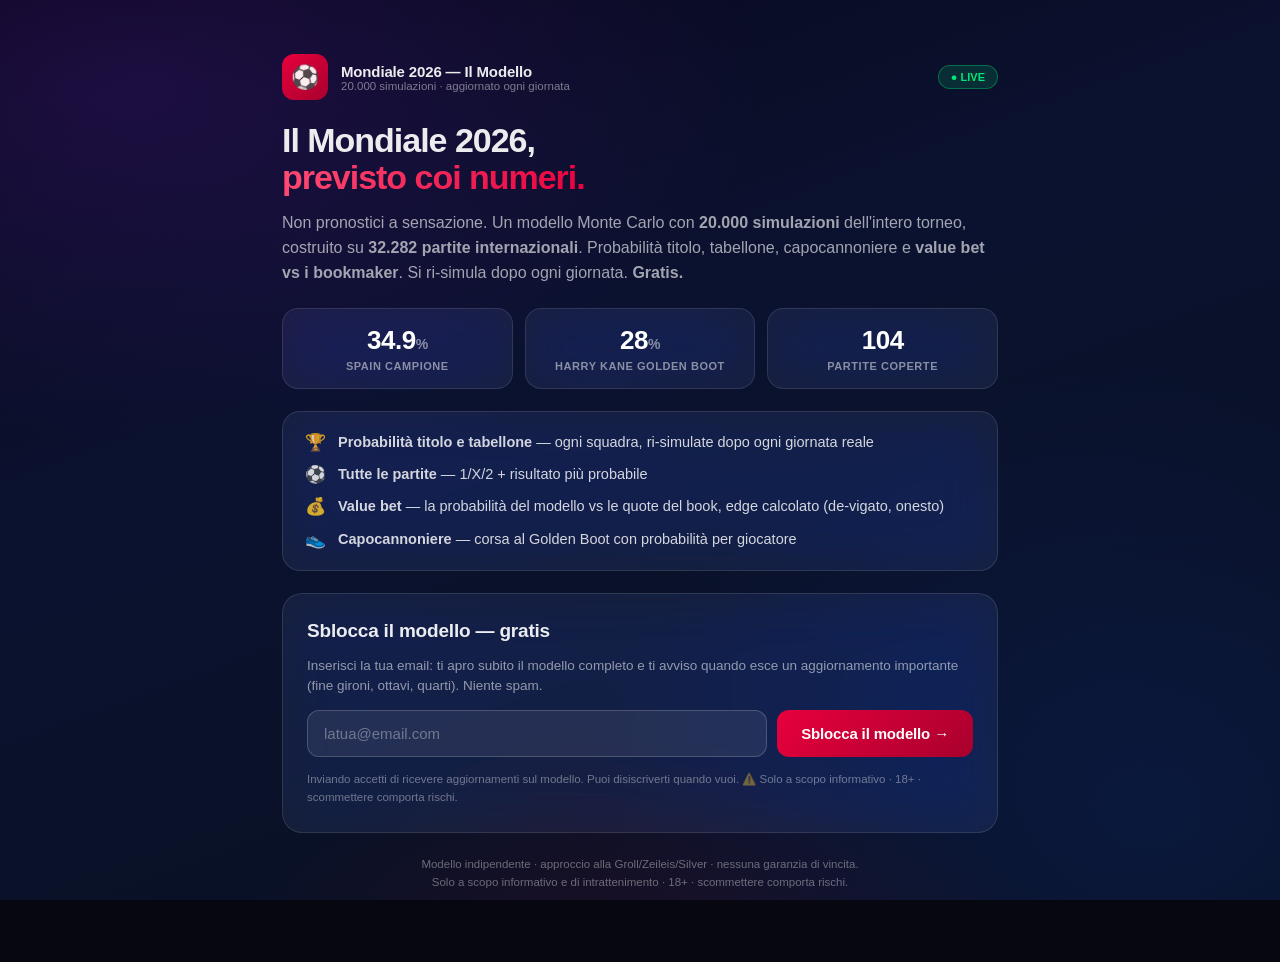
==== site/index.html @ cc08ef78 "Mondiale 2026 — modello + sito + auto-update" ====
<!DOCTYPE html>
<html lang="it">
<head>
<meta charset="UTF-8">
<meta name="viewport" content="width=device-width, initial-scale=1.0">
<title>Mondiale 2026 — Il Modello | 20.000 simulazioni, aggiornato ogni giornata</title>
<meta name="description" content="Modello probabilistico del Mondiale 2026: 20.000 simulazioni Monte Carlo, tutte le partite, value bet vs i bookmaker. Gratis, aggiornato dopo ogni giornata.">
<meta property="og:title" content="Mondiale 2026 — Il Modello (20.000 simulazioni)">
<meta property="og:description" content="Probabilità titolo, tabellone, capocannoniere e value bet. Aggiornato ogni giornata. Gratis per gli iscritti.">
<meta property="og:type" content="website">
<style>
*{box-sizing:border-box;margin:0;padding:0}
body{font-family:-apple-system,BlinkMacSystemFont,'Inter',sans-serif;color:rgba(255,255,255,.92);min-height:100vh;background:#070712;-webkit-font-smoothing:antialiased}
.bg{position:fixed;inset:0;z-index:-1;background:
 radial-gradient(ellipse 90% 70% at 10% 10%,rgba(110,30,200,.20)0,transparent 55%),
 radial-gradient(ellipse 80% 90% at 90% 90%,rgba(20,70,220,.15)0,transparent 55%),
 radial-gradient(ellipse 60% 50% at 50% 110%,rgba(220,0,60,.10)0,transparent 55%),
 linear-gradient(160deg,#08071a 0,#0b1230 40%,#08101e 100%)}
.glass{background:rgba(255,255,255,.06);backdrop-filter:blur(28px) saturate(180%);-webkit-backdrop-filter:blur(28px) saturate(180%);border:1px solid rgba(255,255,255,.11)}
.wrap{max-width:760px;margin:0 auto;padding:54px 22px 70px;display:flex;flex-direction:column;gap:22px}
.brand{display:flex;align-items:center;gap:13px}
.logo{width:46px;height:46px;border-radius:12px;background:linear-gradient(135deg,#E8003D,#A8002D);display:flex;align-items:center;justify-content:center;font-size:23px}
.brand .nm{font-size:15px;font-weight:800;letter-spacing:-.01em}
.brand .sb{font-size:11.5px;color:rgba(255,255,255,.45)}
.badge{margin-left:auto;font-size:11px;padding:5px 12px;border-radius:20px;background:rgba(0,230,118,.14);border:1px solid rgba(0,230,118,.35);color:#00E676;font-weight:700}
h1{font-size:34px;font-weight:850;letter-spacing:-.03em;line-height:1.08}
h1 .hl{background:linear-gradient(120deg,#FF4D75,#E8003D);-webkit-background-clip:text;background-clip:text;-webkit-text-fill-color:transparent}
.lead{font-size:16px;color:rgba(255,255,255,.62);line-height:1.55;margin-top:-6px}
.teasers{display:grid;grid-template-columns:repeat(3,1fr);gap:12px}
.tz{border-radius:16px;padding:16px 14px;text-align:center}
.tz .v{font-size:26px;font-weight:850;color:#fff;letter-spacing:-.02em}
.tz .v .s{font-size:14px;color:rgba(255,255,255,.5);font-weight:700}
.tz .k{font-size:11px;color:rgba(255,255,255,.5);margin-top:4px;text-transform:uppercase;letter-spacing:.05em;font-weight:700}
.feat{display:flex;flex-direction:column;gap:11px;border-radius:18px;padding:20px 22px}
.feat .row{display:flex;align-items:flex-start;gap:12px;font-size:14.5px;color:rgba(255,255,255,.82);line-height:1.4}
.feat .row .ic{font-size:17px;line-height:1.25}
.gate{border-radius:20px;padding:26px 24px;display:flex;flex-direction:column;gap:14px}
.gate h2{font-size:19px;font-weight:800;letter-spacing:-.01em}
.gate p{font-size:13.5px;color:rgba(255,255,255,.55);line-height:1.5}
.form{display:flex;gap:10px;flex-wrap:wrap}
.form input{flex:1;min-width:220px;background:rgba(255,255,255,.08);border:1px solid rgba(255,255,255,.18);border-radius:12px;padding:14px 16px;color:#fff;font-size:15px;font-family:inherit;outline:none}
.form input:focus{border-color:rgba(0,230,118,.55)}
.form input::placeholder{color:rgba(255,255,255,.35)}
.cta{background:linear-gradient(135deg,#E8003D,#A8002D);border:none;border-radius:12px;padding:14px 24px;color:#fff;font-size:15px;font-weight:800;cursor:pointer;letter-spacing:-.01em;transition:transform .12s,filter .12s}
.cta:hover{filter:brightness(1.08)}.cta:active{transform:scale(.98)}.cta:disabled{opacity:.6;cursor:wait}
.consent{font-size:11.5px;color:rgba(255,255,255,.4);line-height:1.5}
.consent a{color:rgba(255,255,255,.6)}
.err{font-size:13px;color:#FF6B81;font-weight:600;display:none}
.unlocked{display:none;flex-direction:column;gap:12px}
.bigbtns{display:grid;grid-template-columns:1fr 1fr;gap:12px}
.bb{display:block;text-decoration:none;border-radius:16px;padding:20px 18px;color:#fff;transition:transform .12s,background .15s}
.bb:hover{transform:translateY(-2px)}
.bb .t{font-size:16px;font-weight:800}.bb .d{font-size:12px;color:rgba(255,255,255,.5);margin-top:3px}
.bb.a{background:rgba(59,130,246,.16);border:1px solid rgba(59,130,246,.4)}
.bb.b{background:rgba(0,230,118,.12);border:1px solid rgba(0,230,118,.35)}
.foot{font-size:11.5px;color:rgba(255,255,255,.38);line-height:1.6;text-align:center;padding:0 10px}
@media(max-width:560px){h1{font-size:27px}.teasers{grid-template-columns:1fr 1fr}.bigbtns{grid-template-columns:1fr}}
</style>
</head>
<body>
<div class="bg"></div>
<div class="wrap">

  <div class="brand">
    <div class="logo">⚽</div>
    <div><div class="nm">Mondiale 2026 — Il Modello</div>
      <div class="sb">20.000 simulazioni · aggiornato ogni giornata</div></div>
    <div class="badge">● LIVE</div>
  </div>

  <h1>Il Mondiale 2026,<br><span class="hl">previsto coi numeri.</span></h1>
  <p class="lead">Non pronostici a sensazione. Un modello Monte Carlo con <b>20.000 simulazioni</b> dell'intero torneo, costruito su <b>32.282 partite internazionali</b>. Probabilità titolo, tabellone, capocannoniere e <b>value bet vs i bookmaker</b>. Si ri-simula dopo ogni giornata. <b>Gratis.</b></p>

  <div class="teasers">
    <div class="tz glass"><div class="v" id="t1">—</div><div class="k" id="t1k">Favorita</div></div>
    <div class="tz glass"><div class="v" id="t2">—</div><div class="k" id="t2k">Capocannoniere</div></div>
    <div class="tz glass"><div class="v">104</div><div class="k">Partite coperte</div></div>
  </div>

  <div class="feat glass">
    <div class="row"><span class="ic">🏆</span><span><b>Probabilità titolo e tabellone</b> — ogni squadra, ri-simulate dopo ogni giornata reale</span></div>
    <div class="row"><span class="ic">⚽</span><span><b>Tutte le partite</b> — 1/X/2 + risultato più probabile</span></div>
    <div class="row"><span class="ic">💰</span><span><b>Value bet</b> — la probabilità del modello vs le quote del book, edge calcolato (de-vigato, onesto)</span></div>
    <div class="row"><span class="ic">👟</span><span><b>Capocannoniere</b> — corsa al Golden Boot con probabilità per giocatore</span></div>
  </div>

  <div class="gate glass" id="gate">
    <h2>Sblocca il modello — gratis</h2>
    <p>Inserisci la tua email: ti apro subito il modello completo e ti avviso quando esce un aggiornamento importante (fine gironi, ottavi, quarti). Niente spam.</p>
    <div class="form">
      <input type="email" id="email" placeholder="latua@email.com" autocomplete="email" inputmode="email">
      <button class="cta" id="go">Sblocca il modello →</button>
    </div>
    <div class="err" id="err">Inserisci un'email valida.</div>
    <div class="consent">Inviando accetti di ricevere aggiornamenti sul modello. Puoi disiscriverti quando vuoi. ⚠️ Solo a scopo informativo · 18+ · scommettere comporta rischi.</div>
  </div>

  <div class="unlocked glass" id="unlocked" style="border-radius:20px;padding:24px">
    <h2 style="font-size:19px;font-weight:800">✅ Accesso sbloccato — buon Mondiale</h2>
    <div class="bigbtns">
      <a class="bb a" href="dashboard.html"><div class="t">🏆 Modello & Antepost →</div><div class="d">Titolo, gironi, tabellone, capocannoniere</div></a>
      <a class="bb b" href="betting.html"><div class="t">💰 Value Bet partite →</div><div class="d">Tutte le partite, quote fair, edge vs book</div></a>
    </div>
  </div>

  <div class="foot">Modello indipendente · approccio alla Groll/Zeileis/Silver · nessuna garanzia di vincita.<br>Solo a scopo informativo e di intrattenimento · 18+ · scommettere comporta rischi.</div>

</div>

<script src="dashboard_data.js"></script>
<script>
// ====== CONFIG: incolla qui l'URL della tua Web App Google Apps Script ======
const APPS_SCRIPT_URL = "PASTE_APPS_SCRIPT_URL_HERE";
// ============================================================================
const UNLOCK_KEY = 'wc26_unlocked';

// teaser live dal modello
try{
  const D=window.WC;
  if(D&&D.teams&&D.teams.length){
    const top=[...D.teams].sort((a,b)=>b.p_win-a.p_win)[0];
    document.getElementById('t1').innerHTML=top.p_win.toFixed(1)+'<span class="s">%</span>';
    document.getElementById('t1k').textContent=top.team+' campione';
  }
  if(D&&D.scorers&&D.scorers.length){
    const gb=[...D.scorers].sort((a,b)=>b.p_gb-a.p_gb)[0];
    document.getElementById('t2').innerHTML=gb.p_gb.toFixed(0)+'<span class="s">%</span>';
    document.getElementById('t2k').textContent=gb.player.replace(' (captain)','')+' Golden Boot';
  }
}catch(e){}

const gate=document.getElementById('gate'), unlocked=document.getElementById('unlocked');
function showUnlocked(){gate.style.display='none';unlocked.style.display='flex';}
if(localStorage.getItem(UNLOCK_KEY)==='1') showUnlocked();

const go=document.getElementById('go'), email=document.getElementById('email'), err=document.getElementById('err');
function valid(e){return /^[^\s@]+@[^\s@]+\.[^\s@]+$/.test(e);}
async function submit(){
  const e=email.value.trim();
  if(!valid(e)){err.style.display='block';return;}
  err.style.display='none'; go.disabled=true; go.textContent='Sblocco…';
  try{
    if(APPS_SCRIPT_URL && !APPS_SCRIPT_URL.startsWith('PASTE')){
      const body=new URLSearchParams({email:e, src:'wc26'});
      await fetch(APPS_SCRIPT_URL,{method:'POST',mode:'no-cors',body});
    }
  }catch(_){}
  localStorage.setItem(UNLOCK_KEY,'1');
  go.disabled=false; go.textContent='Sblocca il modello →';
  showUnlocked();
  unlocked.scrollIntoView({behavior:'smooth',block:'center'});
}
go.onclick=submit;
email.addEventListener('keydown',ev=>{if(ev.key==='Enter')submit();});
</script>
</body>
</html>
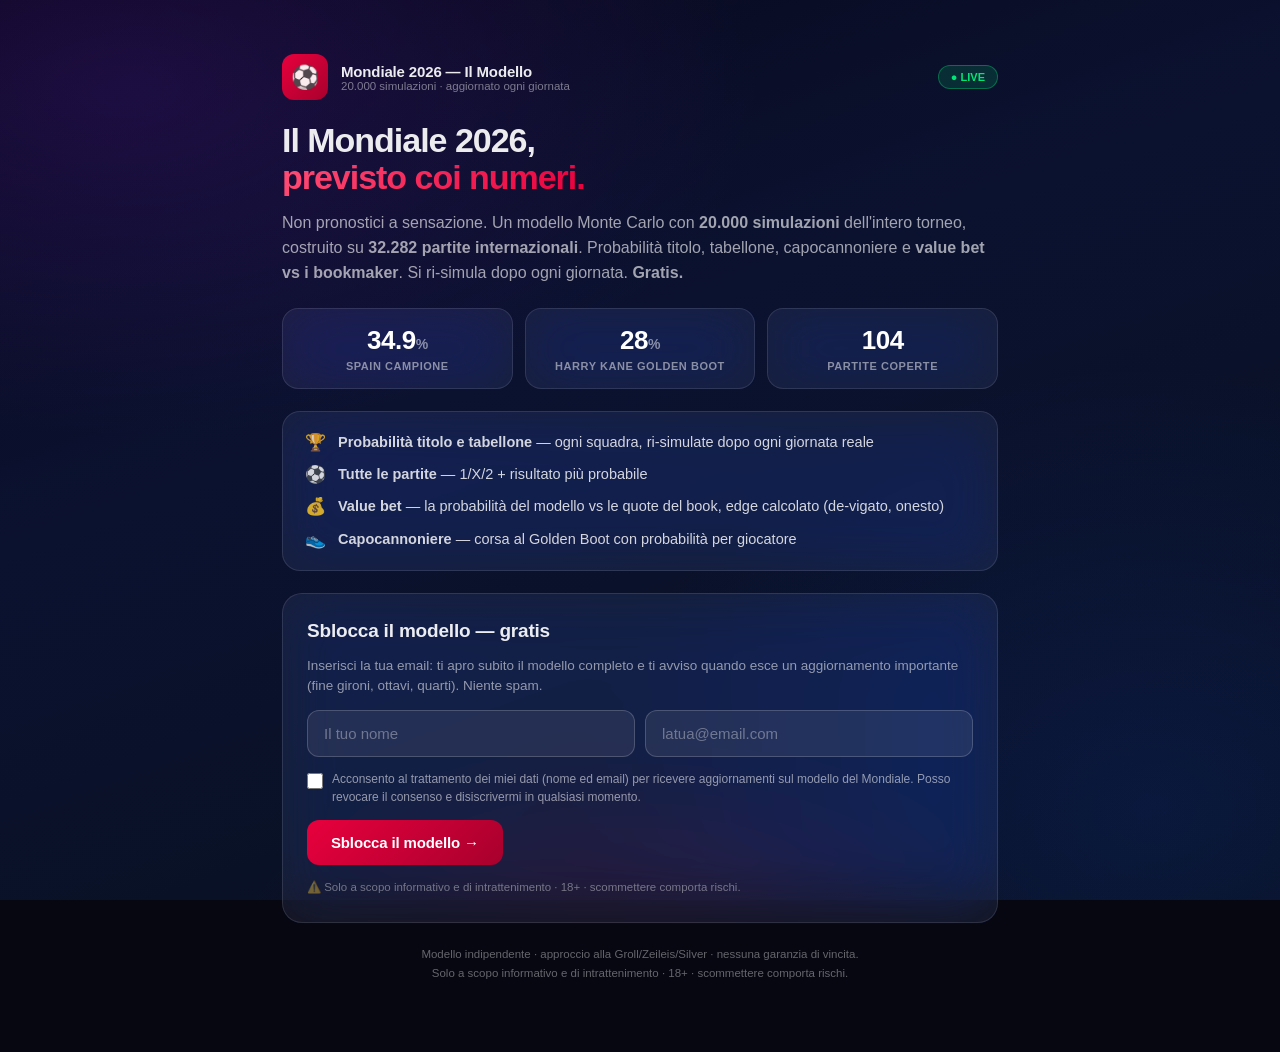
==== commit a9c714cb: "Gate: aggiunto campo Nome + consenso GDPR; Apps Script salva nome+consenso" ====
--- a/site/index.html
+++ b/site/index.html
@@ -45,6 +45,8 @@
 .cta:hover{filter:brightness(1.08)}.cta:active{transform:scale(.98)}.cta:disabled{opacity:.6;cursor:wait}
 .consent{font-size:11.5px;color:rgba(255,255,255,.4);line-height:1.5}
 .consent a{color:rgba(255,255,255,.6)}
+.check{display:flex;align-items:flex-start;gap:9px;font-size:12px;color:rgba(255,255,255,.55);line-height:1.45;cursor:pointer}
+.check input{margin-top:2px;width:16px;height:16px;accent-color:#E8003D;flex-shrink:0;cursor:pointer}
 .err{font-size:13px;color:#FF6B81;font-weight:600;display:none}
 .unlocked{display:none;flex-direction:column;gap:12px}
 .bigbtns{display:grid;grid-template-columns:1fr 1fr;gap:12px}
@@ -88,11 +90,13 @@
     <h2>Sblocca il modello — gratis</h2>
     <p>Inserisci la tua email: ti apro subito il modello completo e ti avviso quando esce un aggiornamento importante (fine gironi, ottavi, quarti). Niente spam.</p>
     <div class="form">
+      <input type="text" id="name" placeholder="Il tuo nome" autocomplete="given-name">
       <input type="email" id="email" placeholder="latua@email.com" autocomplete="email" inputmode="email">
-      <button class="cta" id="go">Sblocca il modello →</button>
     </div>
-    <div class="err" id="err">Inserisci un'email valida.</div>
-    <div class="consent">Inviando accetti di ricevere aggiornamenti sul modello. Puoi disiscriverti quando vuoi. ⚠️ Solo a scopo informativo · 18+ · scommettere comporta rischi.</div>
+    <label class="check"><input type="checkbox" id="consent"><span>Acconsento al trattamento dei miei dati (nome ed email) per ricevere aggiornamenti sul modello del Mondiale. Posso revocare il consenso e disiscrivermi in qualsiasi momento.</span></label>
+    <button class="cta" id="go" style="align-self:flex-start">Sblocca il modello →</button>
+    <div class="err" id="err">Compila nome, email valida e spunta il consenso.</div>
+    <div class="consent">⚠️ Solo a scopo informativo e di intrattenimento · 18+ · scommettere comporta rischi.</div>
   </div>
 
   <div class="unlocked glass" id="unlocked" style="border-radius:20px;padding:24px">
@@ -133,15 +137,17 @@
 function showUnlocked(){gate.style.display='none';unlocked.style.display='flex';}
 if(localStorage.getItem(UNLOCK_KEY)==='1') showUnlocked();
 
-const go=document.getElementById('go'), email=document.getElementById('email'), err=document.getElementById('err');
+const go=document.getElementById('go'), name=document.getElementById('name'),
+      email=document.getElementById('email'), consent=document.getElementById('consent'),
+      err=document.getElementById('err');
 function valid(e){return /^[^\s@]+@[^\s@]+\.[^\s@]+$/.test(e);}
 async function submit(){
-  const e=email.value.trim();
-  if(!valid(e)){err.style.display='block';return;}
+  const n=name.value.trim(), e=email.value.trim();
+  if(n.length<2 || !valid(e) || !consent.checked){err.style.display='block';return;}
   err.style.display='none'; go.disabled=true; go.textContent='Sblocco…';
   try{
     if(APPS_SCRIPT_URL && !APPS_SCRIPT_URL.startsWith('PASTE')){
-      const body=new URLSearchParams({email:e, src:'wc26'});
+      const body=new URLSearchParams({name:n, email:e, consent:'true', src:'wc26'});
       await fetch(APPS_SCRIPT_URL,{method:'POST',mode:'no-cors',body});
     }
   }catch(_){}
@@ -151,7 +157,7 @@
   unlocked.scrollIntoView({behavior:'smooth',block:'center'});
 }
 go.onclick=submit;
-email.addEventListener('keydown',ev=>{if(ev.key==='Enter')submit();});
+[name,email].forEach(el=>el.addEventListener('keydown',ev=>{if(ev.key==='Enter')submit();}));
 </script>
 </body>
 </html>
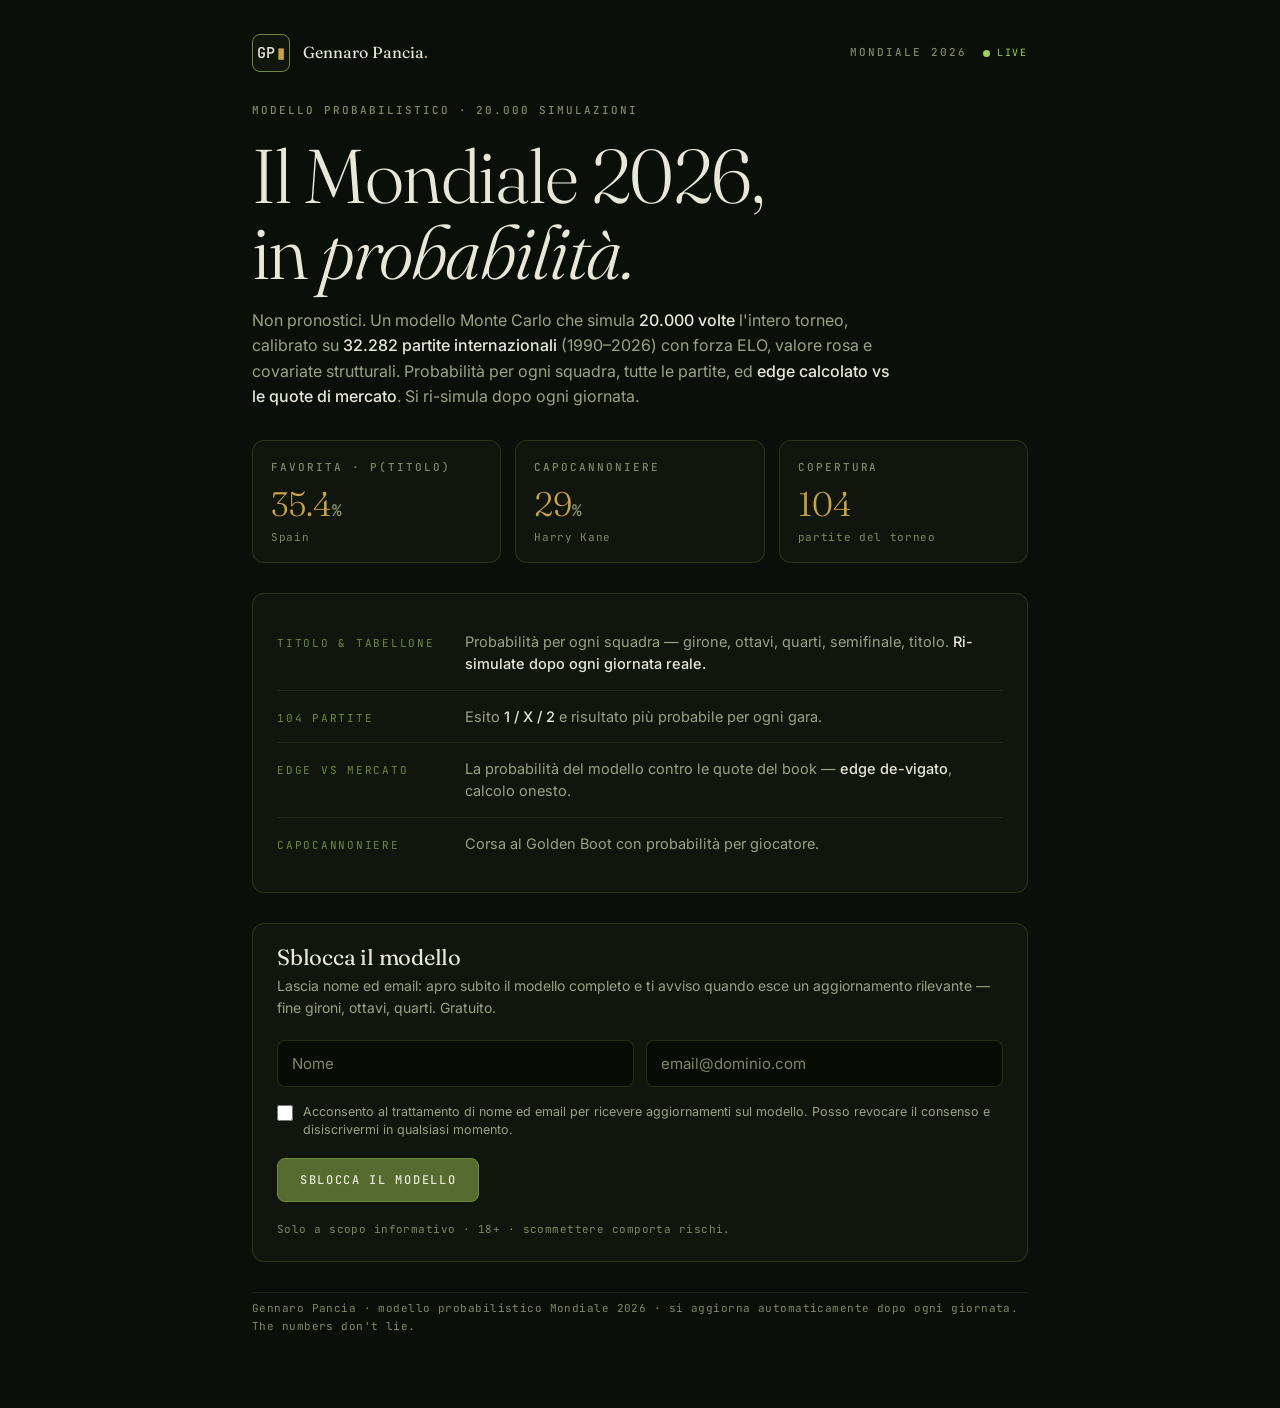
==== commit ca5a56e2: "Brand redesign: landing su identity Gennaro Pancia (Obsidian/Oliva/Ottone, Fraunces/Inter/Mono)" ====
--- a/site/index.html
+++ b/site/index.html
@@ -3,119 +3,120 @@
 <head>
 <meta charset="UTF-8">
 <meta name="viewport" content="width=device-width, initial-scale=1.0">
-<title>Mondiale 2026 — Il Modello | 20.000 simulazioni, aggiornato ogni giornata</title>
-<meta name="description" content="Modello probabilistico del Mondiale 2026: 20.000 simulazioni Monte Carlo, tutte le partite, value bet vs i bookmaker. Gratis, aggiornato dopo ogni giornata.">
-<meta property="og:title" content="Mondiale 2026 — Il Modello (20.000 simulazioni)">
-<meta property="og:description" content="Probabilità titolo, tabellone, capocannoniere e value bet. Aggiornato ogni giornata. Gratis per gli iscritti.">
+<title>Mondiale 2026 — Il Modello · Gennaro Pancia</title>
+<meta name="description" content="Modello probabilistico del Mondiale 2026: 20.000 simulazioni Monte Carlo, tutte le partite, edge vs le quote di mercato. Calibrato su 32.282 partite internazionali. Si ri-simula dopo ogni giornata.">
+<meta property="og:title" content="Mondiale 2026 — Il Modello">
+<meta property="og:description" content="20.000 simulazioni. Probabilità titolo, tabellone, capocannoniere ed edge vs il mercato. Si aggiorna dopo ogni giornata.">
 <meta property="og:type" content="website">
+<link rel="preconnect" href="https://fonts.googleapis.com">
+<link rel="preconnect" href="https://fonts.gstatic.com" crossorigin>
+<link href="https://fonts.googleapis.com/css2?family=Fraunces:ital,opsz,wght@0,9..144,300;0,9..144,400;1,9..144,300&family=Inter:wght@400;500&family=JetBrains+Mono:wght@400;500&display=swap" rel="stylesheet">
+<link href="brand.css" rel="stylesheet">
 <style>
-*{box-sizing:border-box;margin:0;padding:0}
-body{font-family:-apple-system,BlinkMacSystemFont,'Inter',sans-serif;color:rgba(255,255,255,.92);min-height:100vh;background:#070712;-webkit-font-smoothing:antialiased}
-.bg{position:fixed;inset:0;z-index:-1;background:
- radial-gradient(ellipse 90% 70% at 10% 10%,rgba(110,30,200,.20)0,transparent 55%),
- radial-gradient(ellipse 80% 90% at 90% 90%,rgba(20,70,220,.15)0,transparent 55%),
- radial-gradient(ellipse 60% 50% at 50% 110%,rgba(220,0,60,.10)0,transparent 55%),
- linear-gradient(160deg,#08071a 0,#0b1230 40%,#08101e 100%)}
-.glass{background:rgba(255,255,255,.06);backdrop-filter:blur(28px) saturate(180%);-webkit-backdrop-filter:blur(28px) saturate(180%);border:1px solid rgba(255,255,255,.11)}
-.wrap{max-width:760px;margin:0 auto;padding:54px 22px 70px;display:flex;flex-direction:column;gap:22px}
-.brand{display:flex;align-items:center;gap:13px}
-.logo{width:46px;height:46px;border-radius:12px;background:linear-gradient(135deg,#E8003D,#A8002D);display:flex;align-items:center;justify-content:center;font-size:23px}
-.brand .nm{font-size:15px;font-weight:800;letter-spacing:-.01em}
-.brand .sb{font-size:11.5px;color:rgba(255,255,255,.45)}
-.badge{margin-left:auto;font-size:11px;padding:5px 12px;border-radius:20px;background:rgba(0,230,118,.14);border:1px solid rgba(0,230,118,.35);color:#00E676;font-weight:700}
-h1{font-size:34px;font-weight:850;letter-spacing:-.03em;line-height:1.08}
-h1 .hl{background:linear-gradient(120deg,#FF4D75,#E8003D);-webkit-background-clip:text;background-clip:text;-webkit-text-fill-color:transparent}
-.lead{font-size:16px;color:rgba(255,255,255,.62);line-height:1.55;margin-top:-6px}
-.teasers{display:grid;grid-template-columns:repeat(3,1fr);gap:12px}
-.tz{border-radius:16px;padding:16px 14px;text-align:center}
-.tz .v{font-size:26px;font-weight:850;color:#fff;letter-spacing:-.02em}
-.tz .v .s{font-size:14px;color:rgba(255,255,255,.5);font-weight:700}
-.tz .k{font-size:11px;color:rgba(255,255,255,.5);margin-top:4px;text-transform:uppercase;letter-spacing:.05em;font-weight:700}
-.feat{display:flex;flex-direction:column;gap:11px;border-radius:18px;padding:20px 22px}
-.feat .row{display:flex;align-items:flex-start;gap:12px;font-size:14.5px;color:rgba(255,255,255,.82);line-height:1.4}
-.feat .row .ic{font-size:17px;line-height:1.25}
-.gate{border-radius:20px;padding:26px 24px;display:flex;flex-direction:column;gap:14px}
-.gate h2{font-size:19px;font-weight:800;letter-spacing:-.01em}
-.gate p{font-size:13.5px;color:rgba(255,255,255,.55);line-height:1.5}
-.form{display:flex;gap:10px;flex-wrap:wrap}
-.form input{flex:1;min-width:220px;background:rgba(255,255,255,.08);border:1px solid rgba(255,255,255,.18);border-radius:12px;padding:14px 16px;color:#fff;font-size:15px;font-family:inherit;outline:none}
-.form input:focus{border-color:rgba(0,230,118,.55)}
-.form input::placeholder{color:rgba(255,255,255,.35)}
-.cta{background:linear-gradient(135deg,#E8003D,#A8002D);border:none;border-radius:12px;padding:14px 24px;color:#fff;font-size:15px;font-weight:800;cursor:pointer;letter-spacing:-.01em;transition:transform .12s,filter .12s}
-.cta:hover{filter:brightness(1.08)}.cta:active{transform:scale(.98)}.cta:disabled{opacity:.6;cursor:wait}
-.consent{font-size:11.5px;color:rgba(255,255,255,.4);line-height:1.5}
-.consent a{color:rgba(255,255,255,.6)}
-.check{display:flex;align-items:flex-start;gap:9px;font-size:12px;color:rgba(255,255,255,.55);line-height:1.45;cursor:pointer}
-.check input{margin-top:2px;width:16px;height:16px;accent-color:#E8003D;flex-shrink:0;cursor:pointer}
-.err{font-size:13px;color:#FF6B81;font-weight:600;display:none}
-.unlocked{display:none;flex-direction:column;gap:12px}
-.bigbtns{display:grid;grid-template-columns:1fr 1fr;gap:12px}
-.bb{display:block;text-decoration:none;border-radius:16px;padding:20px 18px;color:#fff;transition:transform .12s,background .15s}
-.bb:hover{transform:translateY(-2px)}
-.bb .t{font-size:16px;font-weight:800}.bb .d{font-size:12px;color:rgba(255,255,255,.5);margin-top:3px}
-.bb.a{background:rgba(59,130,246,.16);border:1px solid rgba(59,130,246,.4)}
-.bb.b{background:rgba(0,230,118,.12);border:1px solid rgba(0,230,118,.35)}
-.foot{font-size:11.5px;color:rgba(255,255,255,.38);line-height:1.6;text-align:center;padding:0 10px}
-@media(max-width:560px){h1{font-size:27px}.teasers{grid-template-columns:1fr 1fr}.bigbtns{grid-template-columns:1fr}}
+.wrap{max-width:820px;margin:0 auto;padding:34px 22px 72px;display:flex;flex-direction:column;gap:30px}
+.topbar{display:flex;align-items:center;gap:13px}
+.topbar .right{margin-left:auto;display:flex;align-items:center;gap:16px}
+.hero .label{display:block;margin-bottom:18px}
+.hero h1.display{margin-bottom:18px}
+.hero .lead{max-width:640px}
+.hero .lead b{color:var(--parchment);font-weight:500}
+.teasers{display:grid;grid-template-columns:repeat(3,1fr);gap:14px}
+.feat{display:flex;flex-direction:column}
+.feat .row{display:grid;grid-template-columns:170px 1fr;gap:18px;padding:15px 0;border-bottom:.5px solid var(--line-soft);align-items:baseline}
+.feat .row:last-child{border-bottom:none}
+.feat .row .l{font-family:var(--font-mono);text-transform:uppercase;letter-spacing:.16em;font-size:11px;color:var(--olive-signal)}
+.feat .row .d{font-size:14.5px;color:var(--sage-muted);line-height:1.5}
+.feat .row .d b{color:var(--parchment);font-weight:500}
+.gate h2{margin-bottom:6px}
+.gate .lead{margin-bottom:20px;font-size:14px}
+.form{display:flex;gap:12px;flex-wrap:wrap;margin-bottom:16px}
+.form input{flex:1;min-width:220px}
+.check{display:flex;align-items:flex-start;gap:10px;font-size:12.5px;color:var(--sage-muted);line-height:1.5;cursor:pointer;margin-bottom:18px}
+.check input{margin-top:2px;width:16px;height:16px;accent-color:var(--olive);flex-shrink:0;cursor:pointer}
+.err{font-family:var(--font-mono);font-size:12px;color:var(--neg);letter-spacing:.04em;display:none;margin-top:-6px;margin-bottom:14px}
+.disc{font-family:var(--font-mono);font-size:11px;color:var(--moss);letter-spacing:.04em;line-height:1.7}
+.unlocked{display:none;flex-direction:column;gap:14px}
+.bigbtns{display:grid;grid-template-columns:1fr 1fr;gap:14px}
+.bb{display:flex;flex-direction:column;gap:6px;padding:22px 20px;background:var(--surface);border:.5px solid var(--line);border-radius:12px;transition:border-color .2s var(--ease),transform .15s var(--ease)}
+.bb:hover{border-color:var(--olive-signal);transform:translateY(-2px)}
+.bb .l{font-family:var(--font-mono);text-transform:uppercase;letter-spacing:.16em;font-size:10px;color:var(--moss)}
+.bb .t{font-family:var(--font-display);font-weight:400;font-size:19px;color:var(--parchment)}
+.bb .t .ar{color:var(--brass)}
+.bb .d{font-size:12.5px;color:var(--sage-muted)}
+.savelink{display:flex;align-items:center;gap:12px;flex-wrap:wrap;font-family:var(--font-mono);font-size:11.5px;
+  letter-spacing:.04em;color:var(--moss);background:var(--ink-pure);border:.5px solid var(--line-soft);border-radius:8px;padding:12px 14px}
+.savelink a{color:var(--olive-signal);word-break:break-all}
+.savelink button{margin-left:auto}
+.foot{text-align:left;padding-top:6px;border-top:.5px solid var(--line-soft)}
+@media(max-width:600px){.teasers{grid-template-columns:1fr}.bigbtns{grid-template-columns:1fr}.feat .row{grid-template-columns:1fr;gap:5px}}
 </style>
 </head>
 <body>
-<div class="bg"></div>
 <div class="wrap">
 
-  <div class="brand">
-    <div class="logo">⚽</div>
-    <div><div class="nm">Mondiale 2026 — Il Modello</div>
-      <div class="sb">20.000 simulazioni · aggiornato ogni giornata</div></div>
-    <div class="badge">● LIVE</div>
-  </div>
-
-  <h1>Il Mondiale 2026,<br><span class="hl">previsto coi numeri.</span></h1>
-  <p class="lead">Non pronostici a sensazione. Un modello Monte Carlo con <b>20.000 simulazioni</b> dell'intero torneo, costruito su <b>32.282 partite internazionali</b>. Probabilità titolo, tabellone, capocannoniere e <b>value bet vs i bookmaker</b>. Si ri-simula dopo ogni giornata. <b>Gratis.</b></p>
-
-  <div class="teasers">
-    <div class="tz glass"><div class="v" id="t1">—</div><div class="k" id="t1k">Favorita</div></div>
-    <div class="tz glass"><div class="v" id="t2">—</div><div class="k" id="t2k">Capocannoniere</div></div>
-    <div class="tz glass"><div class="v">104</div><div class="k">Partite coperte</div></div>
-  </div>
-
-  <div class="feat glass">
-    <div class="row"><span class="ic">🏆</span><span><b>Probabilità titolo e tabellone</b> — ogni squadra, ri-simulate dopo ogni giornata reale</span></div>
-    <div class="row"><span class="ic">⚽</span><span><b>Tutte le partite</b> — 1/X/2 + risultato più probabile</span></div>
-    <div class="row"><span class="ic">💰</span><span><b>Value bet</b> — la probabilità del modello vs le quote del book, edge calcolato (de-vigato, onesto)</span></div>
-    <div class="row"><span class="ic">👟</span><span><b>Capocannoniere</b> — corsa al Golden Boot con probabilità per giocatore</span></div>
-  </div>
-
-  <div class="gate glass" id="gate">
-    <h2>Sblocca il modello — gratis</h2>
-    <p>Inserisci la tua email: ti apro subito il modello completo e ti avviso quando esce un aggiornamento importante (fine gironi, ottavi, quarti). Niente spam.</p>
-    <div class="form">
-      <input type="text" id="name" placeholder="Il tuo nome" autocomplete="given-name">
-      <input type="email" id="email" placeholder="latua@email.com" autocomplete="email" inputmode="email">
-    </div>
-    <label class="check"><input type="checkbox" id="consent"><span>Acconsento al trattamento dei miei dati (nome ed email) per ricevere aggiornamenti sul modello del Mondiale. Posso revocare il consenso e disiscrivermi in qualsiasi momento.</span></label>
-    <button class="cta" id="go" style="align-self:flex-start">Sblocca il modello →</button>
-    <div class="err" id="err">Compila nome, email valida e spunta il consenso.</div>
-    <div class="consent">⚠️ Solo a scopo informativo e di intrattenimento · 18+ · scommettere comporta rischi.</div>
-  </div>
-
-  <div class="unlocked glass" id="unlocked" style="border-radius:20px;padding:24px">
-    <h2 style="font-size:19px;font-weight:800">✅ Accesso sbloccato — buon Mondiale</h2>
-    <div class="bigbtns">
-      <a class="bb a" href="dashboard.html"><div class="t">🏆 Modello & Antepost →</div><div class="d">Titolo, gironi, tabellone, capocannoniere</div></a>
-      <a class="bb b" href="betting.html"><div class="t">💰 Value Bet partite →</div><div class="d">Tutte le partite, quote fair, edge vs book</div></a>
+  <div class="topbar">
+    <span class="gp-cell">GP<span class="cur">▮</span></span>
+    <span class="wordmark">Gennaro Pancia<span class="dot">.</span></span>
+    <div class="right">
+      <span class="label">Mondiale 2026</span>
+      <span class="badge-live">Live</span>
     </div>
   </div>
 
-  <div class="foot">Modello indipendente · approccio alla Groll/Zeileis/Silver · nessuna garanzia di vincita.<br>Solo a scopo informativo e di intrattenimento · 18+ · scommettere comporta rischi.</div>
+  <div class="hero">
+    <span class="label">Modello probabilistico · 20.000 simulazioni</span>
+    <h1 class="display">Il Mondiale 2026,<br>in <span class="serif-it">probabilità.</span></h1>
+    <p class="lead">Non pronostici. Un modello Monte Carlo che simula <b>20.000 volte</b> l'intero torneo, calibrato su <b>32.282 partite internazionali</b> (1990–2026) con forza ELO, valore rosa e covariate strutturali. Probabilità per ogni squadra, tutte le partite, ed <b>edge calcolato vs le quote di mercato</b>. Si ri-simula dopo ogni giornata.</p>
+  </div>
+
+  <div class="teasers">
+    <div class="tile"><span class="label">Favorita · P(titolo)</span><div class="v" id="t1">—</div><div class="k" id="t1k">—</div></div>
+    <div class="tile"><span class="label">Capocannoniere</span><div class="v" id="t2">—</div><div class="k" id="t2k">—</div></div>
+    <div class="tile"><span class="label">Copertura</span><div class="v">104</div><div class="k">partite del torneo</div></div>
+  </div>
+
+  <div class="feat panel panel-pad">
+    <div class="row"><span class="l">Titolo & tabellone</span><span class="d">Probabilità per ogni squadra — girone, ottavi, quarti, semifinale, titolo. <b>Ri-simulate dopo ogni giornata reale.</b></span></div>
+    <div class="row"><span class="l">104 partite</span><span class="d">Esito <b>1 / X / 2</b> e risultato più probabile per ogni gara.</span></div>
+    <div class="row"><span class="l">Edge vs mercato</span><span class="d">La probabilità del modello contro le quote del book — <b>edge de-vigato</b>, calcolo onesto.</span></div>
+    <div class="row"><span class="l">Capocannoniere</span><span class="d">Corsa al Golden Boot con probabilità per giocatore.</span></div>
+  </div>
+
+  <div class="gate panel panel-pad" id="gate">
+    <h2>Sblocca il modello</h2>
+    <p class="lead">Lascia nome ed email: apro subito il modello completo e ti avviso quando esce un aggiornamento rilevante — fine gironi, ottavi, quarti. Gratuito.</p>
+    <div class="form">
+      <input type="text" id="name" placeholder="Nome" autocomplete="given-name">
+      <input type="email" id="email" placeholder="email@dominio.com" autocomplete="email" inputmode="email">
+    </div>
+    <label class="check"><input type="checkbox" id="consent"><span>Acconsento al trattamento di nome ed email per ricevere aggiornamenti sul modello. Posso revocare il consenso e disiscrivermi in qualsiasi momento.</span></label>
+    <div class="err" id="err">Compila nome, email valida e spunta il consenso.</div>
+    <button class="btn" id="go">Sblocca il modello</button>
+    <p class="disc" style="margin-top:18px">Solo a scopo informativo · 18+ · scommettere comporta rischi.</p>
+  </div>
+
+  <div class="unlocked" id="unlocked">
+    <span class="label">Accesso sbloccato</span>
+    <div class="bigbtns">
+      <a class="bb" href="dashboard.html"><span class="l">Modello & antepost</span><span class="t">Titolo, gironi, tabellone <span class="ar">→</span></span><span class="d">Probabilità torneo, capocannoniere, calcolo edge.</span></a>
+      <a class="bb" href="betting.html"><span class="l">Value · partite</span><span class="t">Quote fair & edge <span class="ar">→</span></span><span class="d">Tutte le partite, mercati, edge vs il book.</span></a>
+    </div>
+    <div class="savelink">
+      <span>Salva questo link per tornare:</span>
+      <a id="directlink" href="dashboard.html"></a>
+      <button class="btn btn-ghost" id="copylink" type="button" style="padding:7px 13px">Copia</button>
+    </div>
+  </div>
+
+  <div class="foot">
+    <p class="disc">Gennaro Pancia · modello probabilistico Mondiale 2026 · si aggiorna automaticamente dopo ogni giornata. The numbers don't lie.</p>
+  </div>
 
 </div>
 
 <script src="dashboard_data.js"></script>
 <script>
-// ====== CONFIG: incolla qui l'URL della tua Web App Google Apps Script ======
-const APPS_SCRIPT_URL = "PASTE_APPS_SCRIPT_URL_HERE";
-// ============================================================================
+const APPS_SCRIPT_URL = "https://script.google.com/macros/s/AKfycbz2XGGiv25S1BQp8QqRD4B8DBYCiG_e7mS0CSAXn8s-lEFixpAb286NLC1CAUeL5_bf/exec";
 const UNLOCK_KEY = 'wc26_unlocked';
 
 // teaser live dal modello
@@ -123,13 +124,13 @@
   const D=window.WC;
   if(D&&D.teams&&D.teams.length){
     const top=[...D.teams].sort((a,b)=>b.p_win-a.p_win)[0];
-    document.getElementById('t1').innerHTML=top.p_win.toFixed(1)+'<span class="s">%</span>';
-    document.getElementById('t1k').textContent=top.team+' campione';
+    document.getElementById('t1').innerHTML=top.p_win.toFixed(1)+'<span class="u">%</span>';
+    document.getElementById('t1k').textContent=top.team;
   }
   if(D&&D.scorers&&D.scorers.length){
     const gb=[...D.scorers].sort((a,b)=>b.p_gb-a.p_gb)[0];
-    document.getElementById('t2').innerHTML=gb.p_gb.toFixed(0)+'<span class="s">%</span>';
-    document.getElementById('t2k').textContent=gb.player.replace(' (captain)','')+' Golden Boot';
+    document.getElementById('t2').innerHTML=gb.p_gb.toFixed(0)+'<span class="u">%</span>';
+    document.getElementById('t2k').textContent=gb.player.replace(' (captain)','');
   }
 }catch(e){}
 
@@ -152,12 +153,22 @@
     }
   }catch(_){}
   localStorage.setItem(UNLOCK_KEY,'1');
-  go.disabled=false; go.textContent='Sblocca il modello →';
+  go.disabled=false; go.textContent='Sblocca il modello';
   showUnlocked();
   unlocked.scrollIntoView({behavior:'smooth',block:'center'});
 }
 go.onclick=submit;
 [name,email].forEach(el=>el.addEventListener('keydown',ev=>{if(ev.key==='Enter')submit();}));
+
+// link diretto salvabile (apre il modello saltando il gate)
+(function(){
+  const dl=document.getElementById('directlink');
+  const url=location.origin+location.pathname.replace(/index\.html?$/,'')+'dashboard.html';
+  dl.textContent=url;
+  const cp=document.getElementById('copylink');
+  cp.onclick=()=>{(navigator.clipboard?navigator.clipboard.writeText(url):Promise.reject())
+    .then(()=>{cp.textContent='Copiato';setTimeout(()=>cp.textContent='Copia',1500);}).catch(()=>{});};
+})();
 </script>
 </body>
 </html>
--- a/site/brand.css
+++ b/site/brand.css
@@ -0,0 +1,101 @@
+/* ═══════════════════════════════════════════════════════════════════════
+   GENNARO PANCIA — brand.css
+   Applica il Brand Guidelines v1.0 (AI_Finance_Freelance/Brand/BRAND.md).
+   Obsidian + Olive + Brass · Fraunces/Inter/JetBrains Mono · superfici piatte.
+   ═══════════════════════════════════════════════════════════════════════ */
+:root{
+  --ink:#0B0F0A; --ink-pure:#080B06; --surface:#10150D;
+  --olive:#556B2F; --olive-signal:#6E8A3C; --sage-live:#9FD356;
+  --brass:#C9A24A; --brass-deep:#A8842F;
+  --parchment:#E9E7DA; --sage-muted:#9AA384; --moss:#7D8A66;
+  --neg:#B0553B;
+  --line:rgba(110,138,60,.28);          /* bordo olive 0.5px standard */
+  --line-soft:rgba(110,138,60,.16);
+  --font-display:'Fraunces',serif;
+  --font-body:'Inter',sans-serif;
+  --font-mono:'JetBrains Mono',monospace;
+  --ease:cubic-bezier(.16,1,.3,1);
+}
+*{box-sizing:border-box;margin:0;padding:0}
+body{
+  font-family:var(--font-body);font-weight:400;
+  color:var(--parchment);background:var(--ink);
+  min-height:100vh;-webkit-font-smoothing:antialiased;line-height:1.6;
+}
+
+/* ── Tipografia ─────────────────────────────────────────────────────── */
+h1,h2,h3,.display{font-family:var(--font-display);font-weight:400;letter-spacing:-.01em;line-height:1.05}
+.display{font-size:clamp(40px,6vw,76px);font-weight:300;line-height:1.0;letter-spacing:-.02em}
+h1{font-size:32px}h2{font-size:22px}
+.lead{font-size:16px;color:var(--sage-muted);line-height:1.6;font-weight:400}
+.serif-it{font-family:var(--font-display);font-style:italic;font-weight:300}
+
+/* label mono = unica cosa in maiuscolo (estetica terminale) */
+.mono,.label{font-family:var(--font-mono);text-transform:uppercase;letter-spacing:.18em;font-weight:500}
+.label{font-size:11px;color:var(--moss)}
+.cap{font-family:var(--font-mono);font-size:12px;color:var(--moss);letter-spacing:.04em}
+.num{font-family:var(--font-display);color:var(--brass);font-weight:300;letter-spacing:-.01em}
+.num-mono{font-family:var(--font-mono);color:var(--brass);font-weight:500}
+
+/* ── Wordmark / logo ────────────────────────────────────────────────── */
+.wordmark{font-family:var(--font-display);font-weight:400;font-size:16px;color:var(--parchment);letter-spacing:0}
+.wordmark .dot{color:var(--brass)}
+.gp-cell{display:inline-flex;align-items:center;justify-content:center;width:38px;height:38px;
+  background:var(--surface);border:.5px solid var(--olive-signal);border-radius:8px;
+  font-family:var(--font-mono);font-weight:500;font-size:15px;color:var(--parchment);letter-spacing:.02em}
+.gp-cell .cur{color:var(--brass);margin-left:1px}
+
+/* ── Pannello "instrument" ──────────────────────────────────────────── */
+.panel{background:var(--surface);border:.5px solid var(--line);border-radius:12px}
+.panel-pad{padding:22px 24px}
+.panel-h{font-family:var(--font-mono);text-transform:uppercase;letter-spacing:.18em;font-size:11px;
+  color:var(--moss);padding:16px 22px 12px;display:flex;align-items:center;gap:10px;flex-wrap:wrap}
+
+/* tile strumento: label mono sopra, numero grande sotto */
+.tile{background:var(--surface);border:.5px solid var(--line);border-radius:12px;padding:18px 18px 16px}
+.tile .label{display:block;margin-bottom:10px}
+.tile .v{font-family:var(--font-display);font-weight:300;font-size:34px;line-height:1;color:var(--brass)}
+.tile .v .u{font-size:16px;color:var(--sage-muted);font-family:var(--font-mono);font-weight:400}
+.tile .k{font-family:var(--font-mono);font-size:11px;color:var(--moss);margin-top:8px;letter-spacing:.06em}
+
+/* ── Badge live (pulse Sage, unico uso del verde brillante) ─────────── */
+.badge-live{font-family:var(--font-mono);font-size:10px;letter-spacing:.18em;text-transform:uppercase;
+  color:var(--sage-live);display:inline-flex;align-items:center;gap:7px}
+.badge-live::before{content:"";width:7px;height:7px;border-radius:50%;background:var(--sage-live);
+  box-shadow:0 0 0 0 rgba(159,211,86,.5);animation:pulse 2.4s var(--ease) infinite}
+@keyframes pulse{0%{box-shadow:0 0 0 0 rgba(159,211,86,.45)}70%{box-shadow:0 0 0 7px rgba(159,211,86,0)}100%{box-shadow:0 0 0 0 rgba(159,211,86,0)}}
+
+/* ── Controlli ──────────────────────────────────────────────────────── */
+.btn{font-family:var(--font-mono);text-transform:uppercase;letter-spacing:.14em;font-size:12px;font-weight:500;
+  background:var(--olive);color:var(--parchment);border:.5px solid var(--olive-signal);
+  border-radius:8px;padding:13px 22px;cursor:pointer;transition:background .2s var(--ease),transform .12s var(--ease)}
+.btn:hover{background:var(--olive-signal)}.btn:active{transform:scale(.99)}
+.btn:disabled{opacity:.5;cursor:wait}
+.btn-ghost{background:transparent;color:var(--parchment);border:.5px solid var(--line)}
+.btn-ghost:hover{background:var(--surface);border-color:var(--olive-signal)}
+input[type=text],input[type=email],input[type=number],select{
+  font-family:var(--font-body);font-size:15px;color:var(--parchment);
+  background:var(--ink-pure);border:.5px solid var(--line);border-radius:8px;padding:13px 14px;outline:none;
+  transition:border-color .2s var(--ease)}
+input:focus,select:focus{border-color:var(--olive-signal)}
+input::placeholder{color:var(--moss)}
+
+/* ── Tabelle terminale ──────────────────────────────────────────────── */
+table{width:100%;border-collapse:collapse;font-size:13px}
+th{font-family:var(--font-mono);text-transform:uppercase;letter-spacing:.08em;font-size:10px;font-weight:500;
+  color:var(--moss);text-align:right;padding:10px 11px;border-bottom:.5px solid var(--line);white-space:nowrap}
+td{font-family:var(--font-mono);font-weight:400;text-align:right;padding:9px 11px;
+  border-bottom:.5px solid var(--line-soft);white-space:nowrap;color:var(--parchment)}
+th:first-child,th:nth-child(2),td:first-child,td:nth-child(2){text-align:left}
+tr:hover td{background:rgba(110,138,60,.06)}
+.team{font-family:var(--font-body);font-weight:500}
+.muted{color:var(--moss)}
+.pos{color:var(--moss);width:26px}
+.pwin{color:var(--brass);font-weight:500}
+
+/* link */
+a{color:var(--olive-signal);text-decoration:none}
+a:hover{color:var(--sage-live)}
+
+/* grana sottilissima opzionale (off di default) */
+.foot{font-family:var(--font-mono);font-size:11px;color:var(--moss);line-height:1.7;letter-spacing:.02em}
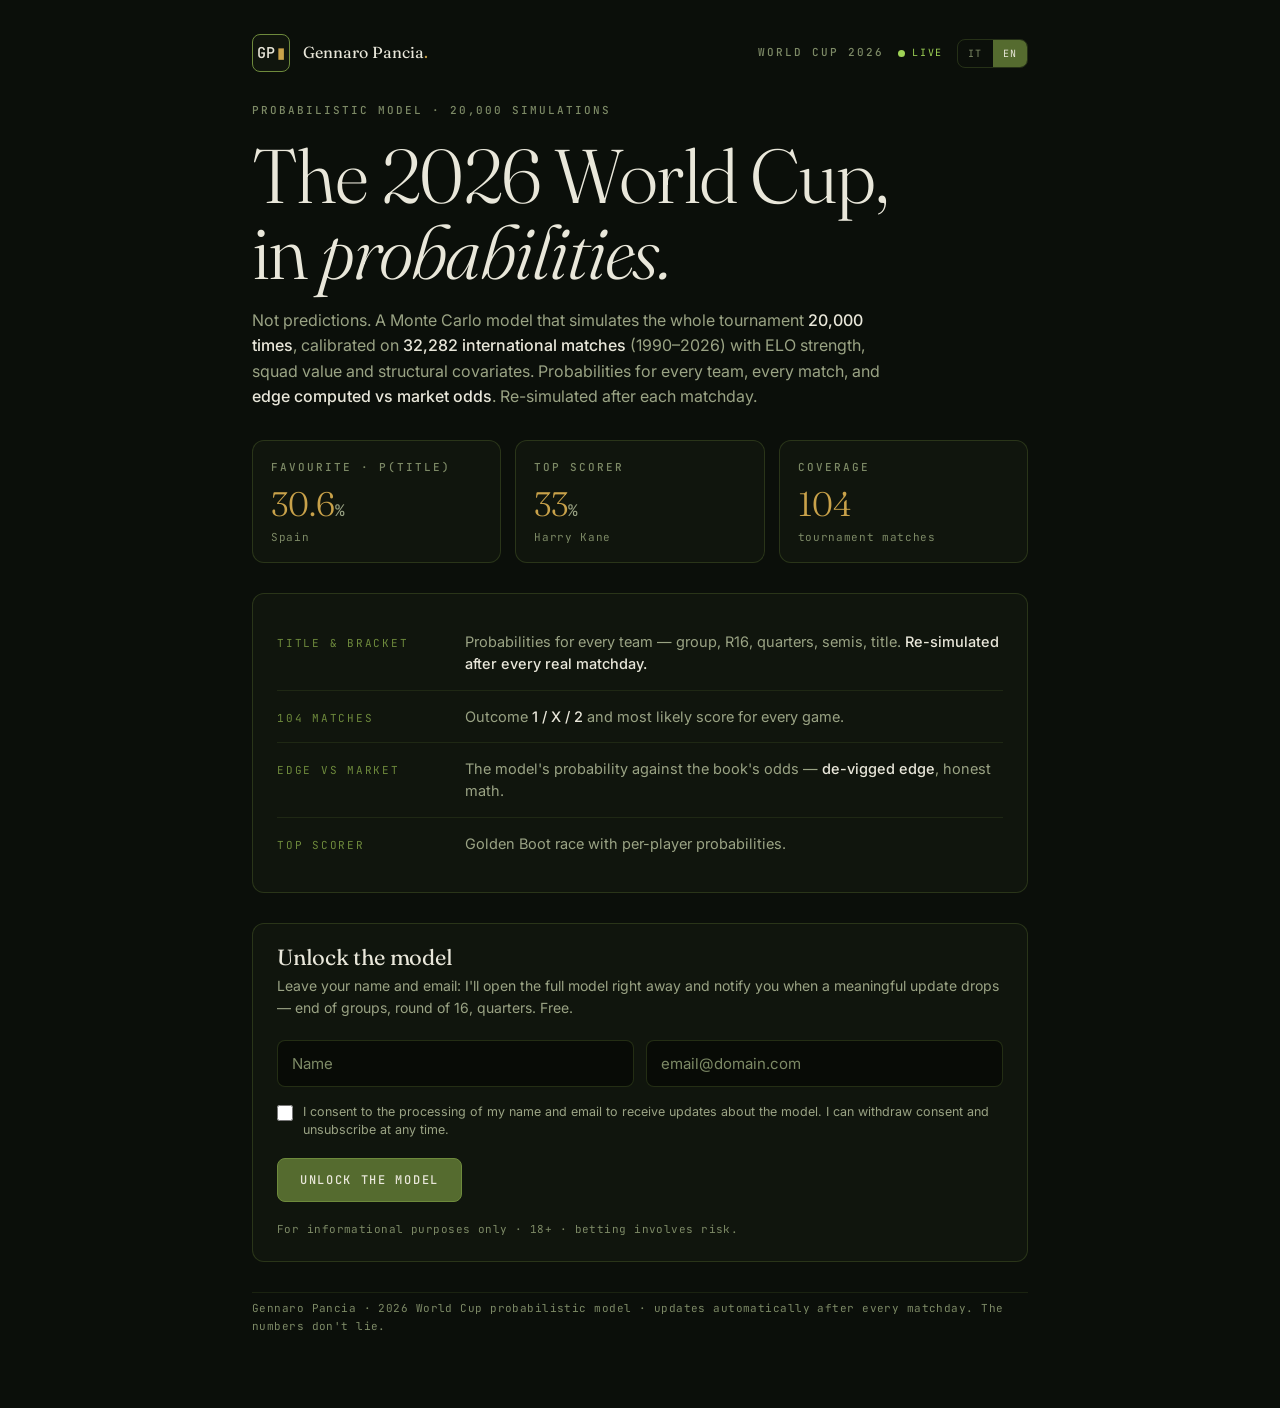
==== commit a9b37fa6: "Bilingue IT/EN: selettore lingua + i18n su landing, dashboard, betting (124 chiavi)" ====
--- a/site/index.html
+++ b/site/index.html
@@ -4,18 +4,19 @@
 <meta charset="UTF-8">
 <meta name="viewport" content="width=device-width, initial-scale=1.0">
 <title>Mondiale 2026 — Il Modello · Gennaro Pancia</title>
-<meta name="description" content="Modello probabilistico del Mondiale 2026: 20.000 simulazioni Monte Carlo, tutte le partite, edge vs le quote di mercato. Calibrato su 32.282 partite internazionali. Si ri-simula dopo ogni giornata.">
-<meta property="og:title" content="Mondiale 2026 — Il Modello">
-<meta property="og:description" content="20.000 simulazioni. Probabilità titolo, tabellone, capocannoniere ed edge vs il mercato. Si aggiorna dopo ogni giornata.">
+<meta name="description" content="Modello probabilistico del Mondiale 2026: 20.000 simulazioni Monte Carlo, tutte le partite, edge vs le quote di mercato. / Probabilistic 2026 World Cup model: 20,000 Monte Carlo simulations, every match, edge vs market odds.">
+<meta property="og:title" content="Mondiale 2026 — Il Modello / The 2026 World Cup Model">
+<meta property="og:description" content="20.000 simulazioni. Probabilità titolo, tabellone, capocannoniere ed edge vs il mercato. / 20,000 simulations. Title, bracket, top scorer and edge vs the market.">
 <meta property="og:type" content="website">
 <link rel="preconnect" href="https://fonts.googleapis.com">
 <link rel="preconnect" href="https://fonts.gstatic.com" crossorigin>
 <link href="https://fonts.googleapis.com/css2?family=Fraunces:ital,opsz,wght@0,9..144,300;0,9..144,400;1,9..144,300&family=Inter:wght@400;500&family=JetBrains+Mono:wght@400;500&display=swap" rel="stylesheet">
 <link href="brand.css" rel="stylesheet">
+<script src="i18n.js"></script>
 <style>
 .wrap{max-width:820px;margin:0 auto;padding:34px 22px 72px;display:flex;flex-direction:column;gap:30px}
 .topbar{display:flex;align-items:center;gap:13px}
-.topbar .right{margin-left:auto;display:flex;align-items:center;gap:16px}
+.topbar .right{margin-left:auto;display:flex;align-items:center;gap:14px}
 .hero .label{display:block;margin-bottom:18px}
 .hero h1.display{margin-bottom:18px}
 .hero .lead{max-width:640px}
@@ -58,58 +59,62 @@
     <span class="gp-cell">GP<span class="cur">▮</span></span>
     <span class="wordmark">Gennaro Pancia<span class="dot">.</span></span>
     <div class="right">
-      <span class="label">Mondiale 2026</span>
-      <span class="badge-live">Live</span>
+      <span class="label" data-i18n="l.badge">Mondiale 2026</span>
+      <span class="badge-live" data-i18n="live">Live</span>
+      <div class="langtog">
+        <button data-lang-btn="it" onclick="setLang('it')">IT</button>
+        <button data-lang-btn="en" onclick="setLang('en')">EN</button>
+      </div>
     </div>
   </div>
 
   <div class="hero">
-    <span class="label">Modello probabilistico · 20.000 simulazioni</span>
-    <h1 class="display">Il Mondiale 2026,<br>in <span class="serif-it">probabilità.</span></h1>
-    <p class="lead">Non pronostici. Un modello Monte Carlo che simula <b>20.000 volte</b> l'intero torneo, calibrato su <b>32.282 partite internazionali</b> (1990–2026) con forza ELO, valore rosa e covariate strutturali. Probabilità per ogni squadra, tutte le partite, ed <b>edge calcolato vs le quote di mercato</b>. Si ri-simula dopo ogni giornata.</p>
+    <span class="label" data-i18n="l.hero_label">Modello probabilistico · 20.000 simulazioni</span>
+    <h1 class="display" data-i18n-html="l.hero_head">Il Mondiale 2026,<br>in <span class="serif-it">probabilità.</span></h1>
+    <p class="lead" data-i18n-html="l.hero_lead">Non pronostici. Un modello Monte Carlo che simula <b>20.000 volte</b> l'intero torneo, calibrato su <b>32.282 partite internazionali</b> (1990–2026) con forza ELO, valore rosa e covariate strutturali. Probabilità per ogni squadra, tutte le partite, ed <b>edge calcolato vs le quote di mercato</b>. Si ri-simula dopo ogni giornata.</p>
   </div>
 
   <div class="teasers">
-    <div class="tile"><span class="label">Favorita · P(titolo)</span><div class="v" id="t1">—</div><div class="k" id="t1k">—</div></div>
-    <div class="tile"><span class="label">Capocannoniere</span><div class="v" id="t2">—</div><div class="k" id="t2k">—</div></div>
-    <div class="tile"><span class="label">Copertura</span><div class="v">104</div><div class="k">partite del torneo</div></div>
+    <div class="tile"><span class="label" data-i18n="l.t1">Favorita · P(titolo)</span><div class="v" id="t1">—</div><div class="k" id="t1k">—</div></div>
+    <div class="tile"><span class="label" data-i18n="l.t2">Capocannoniere</span><div class="v" id="t2">—</div><div class="k" id="t2k">—</div></div>
+    <div class="tile"><span class="label" data-i18n="l.t3">Copertura</span><div class="v">104</div><div class="k" data-i18n="l.t3k">partite del torneo</div></div>
   </div>
 
   <div class="feat panel panel-pad">
-    <div class="row"><span class="l">Titolo & tabellone</span><span class="d">Probabilità per ogni squadra — girone, ottavi, quarti, semifinale, titolo. <b>Ri-simulate dopo ogni giornata reale.</b></span></div>
-    <div class="row"><span class="l">104 partite</span><span class="d">Esito <b>1 / X / 2</b> e risultato più probabile per ogni gara.</span></div>
-    <div class="row"><span class="l">Edge vs mercato</span><span class="d">La probabilità del modello contro le quote del book — <b>edge de-vigato</b>, calcolo onesto.</span></div>
-    <div class="row"><span class="l">Capocannoniere</span><span class="d">Corsa al Golden Boot con probabilità per giocatore.</span></div>
+    <div class="row"><span class="l" data-i18n="l.f1l">Titolo & tabellone</span><span class="d" data-i18n-html="l.f1d">Probabilità per ogni squadra — girone, ottavi, quarti, semifinale, titolo. <b>Ri-simulate dopo ogni giornata reale.</b></span></div>
+    <div class="row"><span class="l" data-i18n="l.f2l">104 partite</span><span class="d" data-i18n-html="l.f2d">Esito <b>1 / X / 2</b> e risultato più probabile per ogni gara.</span></div>
+    <div class="row"><span class="l" data-i18n="l.f3l">Edge vs mercato</span><span class="d" data-i18n-html="l.f3d">La probabilità del modello contro le quote del book — <b>edge de-vigato</b>, calcolo onesto.</span></div>
+    <div class="row"><span class="l" data-i18n="l.f4l">Capocannoniere</span><span class="d" data-i18n-html="l.f4d">Corsa al Golden Boot con probabilità per giocatore.</span></div>
   </div>
 
   <div class="gate panel panel-pad" id="gate">
-    <h2>Sblocca il modello</h2>
-    <p class="lead">Lascia nome ed email: apro subito il modello completo e ti avviso quando esce un aggiornamento rilevante — fine gironi, ottavi, quarti. Gratuito.</p>
+    <h2 data-i18n="l.gate_h">Sblocca il modello</h2>
+    <p class="lead" data-i18n="l.gate_lead">Lascia nome ed email: apro subito il modello completo e ti avviso quando esce un aggiornamento rilevante — fine gironi, ottavi, quarti. Gratuito.</p>
     <div class="form">
-      <input type="text" id="name" placeholder="Nome" autocomplete="given-name">
-      <input type="email" id="email" placeholder="email@dominio.com" autocomplete="email" inputmode="email">
+      <input type="text" id="name" data-i18n-ph="l.ph_name" placeholder="Nome" autocomplete="given-name">
+      <input type="email" id="email" data-i18n-ph="l.ph_email" placeholder="email@dominio.com" autocomplete="email" inputmode="email">
     </div>
-    <label class="check"><input type="checkbox" id="consent"><span>Acconsento al trattamento di nome ed email per ricevere aggiornamenti sul modello. Posso revocare il consenso e disiscrivermi in qualsiasi momento.</span></label>
-    <div class="err" id="err">Compila nome, email valida e spunta il consenso.</div>
-    <button class="btn" id="go">Sblocca il modello</button>
-    <p class="disc" style="margin-top:18px">Solo a scopo informativo · 18+ · scommettere comporta rischi.</p>
+    <label class="check"><input type="checkbox" id="consent"><span data-i18n="l.consent">Acconsento al trattamento di nome ed email per ricevere aggiornamenti sul modello. Posso revocare il consenso e disiscrivermi in qualsiasi momento.</span></label>
+    <div class="err" id="err" data-i18n="l.err">Compila nome, email valida e spunta il consenso.</div>
+    <button class="btn" id="go" data-i18n="l.btn">Sblocca il modello</button>
+    <p class="disc" style="margin-top:18px" data-i18n="l.disc">Solo a scopo informativo · 18+ · scommettere comporta rischi.</p>
   </div>
 
   <div class="unlocked" id="unlocked">
-    <span class="label">Accesso sbloccato</span>
+    <span class="label" data-i18n="l.unlocked">Accesso sbloccato</span>
     <div class="bigbtns">
-      <a class="bb" href="dashboard.html"><span class="l">Modello & antepost</span><span class="t">Titolo, gironi, tabellone <span class="ar">→</span></span><span class="d">Probabilità torneo, capocannoniere, calcolo edge.</span></a>
-      <a class="bb" href="betting.html"><span class="l">Value · partite</span><span class="t">Quote fair & edge <span class="ar">→</span></span><span class="d">Tutte le partite, mercati, edge vs il book.</span></a>
+      <a class="bb" href="dashboard.html"><span class="l" data-i18n="l.bb1l">Modello & antepost</span><span class="t"><span data-i18n="l.bb1t">Titolo, gironi, tabellone</span> <span class="ar">→</span></span><span class="d" data-i18n="l.bb1d">Probabilità torneo, capocannoniere, calcolo edge.</span></a>
+      <a class="bb" href="betting.html"><span class="l" data-i18n="l.bb2l">Value · partite</span><span class="t"><span data-i18n="l.bb2t">Quote fair & edge</span> <span class="ar">→</span></span><span class="d" data-i18n="l.bb2d">Tutte le partite, mercati, edge vs il book.</span></a>
     </div>
     <div class="savelink">
-      <span>Salva questo link per tornare:</span>
+      <span data-i18n="l.savelink">Salva questo link per tornare:</span>
       <a id="directlink" href="dashboard.html"></a>
-      <button class="btn btn-ghost" id="copylink" type="button" style="padding:7px 13px">Copia</button>
+      <button class="btn btn-ghost" id="copylink" type="button" style="padding:7px 13px" data-i18n="l.copy">Copia</button>
     </div>
   </div>
 
   <div class="foot">
-    <p class="disc">Gennaro Pancia · modello probabilistico Mondiale 2026 · si aggiorna automaticamente dopo ogni giornata. The numbers don't lie.</p>
+    <p class="disc" data-i18n="l.foot">Gennaro Pancia · modello probabilistico Mondiale 2026 · si aggiorna automaticamente dopo ogni giornata. The numbers don't lie.</p>
   </div>
 
 </div>
@@ -119,7 +124,7 @@
 const APPS_SCRIPT_URL = "https://script.google.com/macros/s/AKfycbz2XGGiv25S1BQp8QqRD4B8DBYCiG_e7mS0CSAXn8s-lEFixpAb286NLC1CAUeL5_bf/exec";
 const UNLOCK_KEY = 'wc26_unlocked';
 
-// teaser live dal modello
+// teaser live dal modello (i nomi non si traducono)
 try{
   const D=window.WC;
   if(D&&D.teams&&D.teams.length){
@@ -138,14 +143,14 @@
 function showUnlocked(){gate.style.display='none';unlocked.style.display='flex';}
 if(localStorage.getItem(UNLOCK_KEY)==='1') showUnlocked();
 
-const go=document.getElementById('go'), name=document.getElementById('name'),
+const go=document.getElementById('go'), nameI=document.getElementById('name'),
       email=document.getElementById('email'), consent=document.getElementById('consent'),
       err=document.getElementById('err');
 function valid(e){return /^[^\s@]+@[^\s@]+\.[^\s@]+$/.test(e);}
 async function submit(){
-  const n=name.value.trim(), e=email.value.trim();
+  const n=nameI.value.trim(), e=email.value.trim();
   if(n.length<2 || !valid(e) || !consent.checked){err.style.display='block';return;}
-  err.style.display='none'; go.disabled=true; go.textContent='Sblocco…';
+  err.style.display='none'; go.disabled=true; go.textContent=t('l.btn_loading');
   try{
     if(APPS_SCRIPT_URL && !APPS_SCRIPT_URL.startsWith('PASTE')){
       const body=new URLSearchParams({name:n, email:e, consent:'true', src:'wc26'});
@@ -153,22 +158,19 @@
     }
   }catch(_){}
   localStorage.setItem(UNLOCK_KEY,'1');
-  go.disabled=false; go.textContent='Sblocca il modello';
+  go.disabled=false; go.textContent=t('l.btn');
   showUnlocked();
   unlocked.scrollIntoView({behavior:'smooth',block:'center'});
 }
 go.onclick=submit;
-[name,email].forEach(el=>el.addEventListener('keydown',ev=>{if(ev.key==='Enter')submit();}));
+[nameI,email].forEach(el=>el.addEventListener('keydown',ev=>{if(ev.key==='Enter')submit();}));
 
 // link diretto salvabile (apre il modello saltando il gate)
-(function(){
-  const dl=document.getElementById('directlink');
-  const url=location.origin+location.pathname.replace(/index\.html?$/,'')+'dashboard.html';
-  dl.textContent=url;
-  const cp=document.getElementById('copylink');
-  cp.onclick=()=>{(navigator.clipboard?navigator.clipboard.writeText(url):Promise.reject())
-    .then(()=>{cp.textContent='Copiato';setTimeout(()=>cp.textContent='Copia',1500);}).catch(()=>{});};
-})();
+const directUrl=location.origin+location.pathname.replace(/index\.html?$/,'')+'dashboard.html';
+document.getElementById('directlink').textContent=directUrl;
+document.getElementById('copylink').onclick=()=>{const cp=document.getElementById('copylink');
+  (navigator.clipboard?navigator.clipboard.writeText(directUrl):Promise.reject())
+  .then(()=>{cp.textContent=t('l.copied');setTimeout(()=>cp.textContent=t('l.copy'),1500);}).catch(()=>{});};
 </script>
 </body>
 </html>
--- a/site/brand.css
+++ b/site/brand.css
@@ -97,5 +97,11 @@
 a{color:var(--olive-signal);text-decoration:none}
 a:hover{color:var(--sage-live)}
 
+/* selettore lingua */
+.langtog{display:inline-flex;border:.5px solid var(--line);border-radius:8px;overflow:hidden}
+.langtog button{font-family:var(--font-mono);font-size:10px;letter-spacing:.12em;text-transform:uppercase;padding:7px 10px;background:transparent;color:var(--moss);border:none;cursor:pointer;transition:all .2s var(--ease)}
+.langtog button.on{background:var(--olive);color:var(--parchment)}
+.langtog button:hover:not(.on){color:var(--parchment)}
+
 /* grana sottilissima opzionale (off di default) */
 .foot{font-family:var(--font-mono);font-size:11px;color:var(--moss);line-height:1.7;letter-spacing:.02em}
